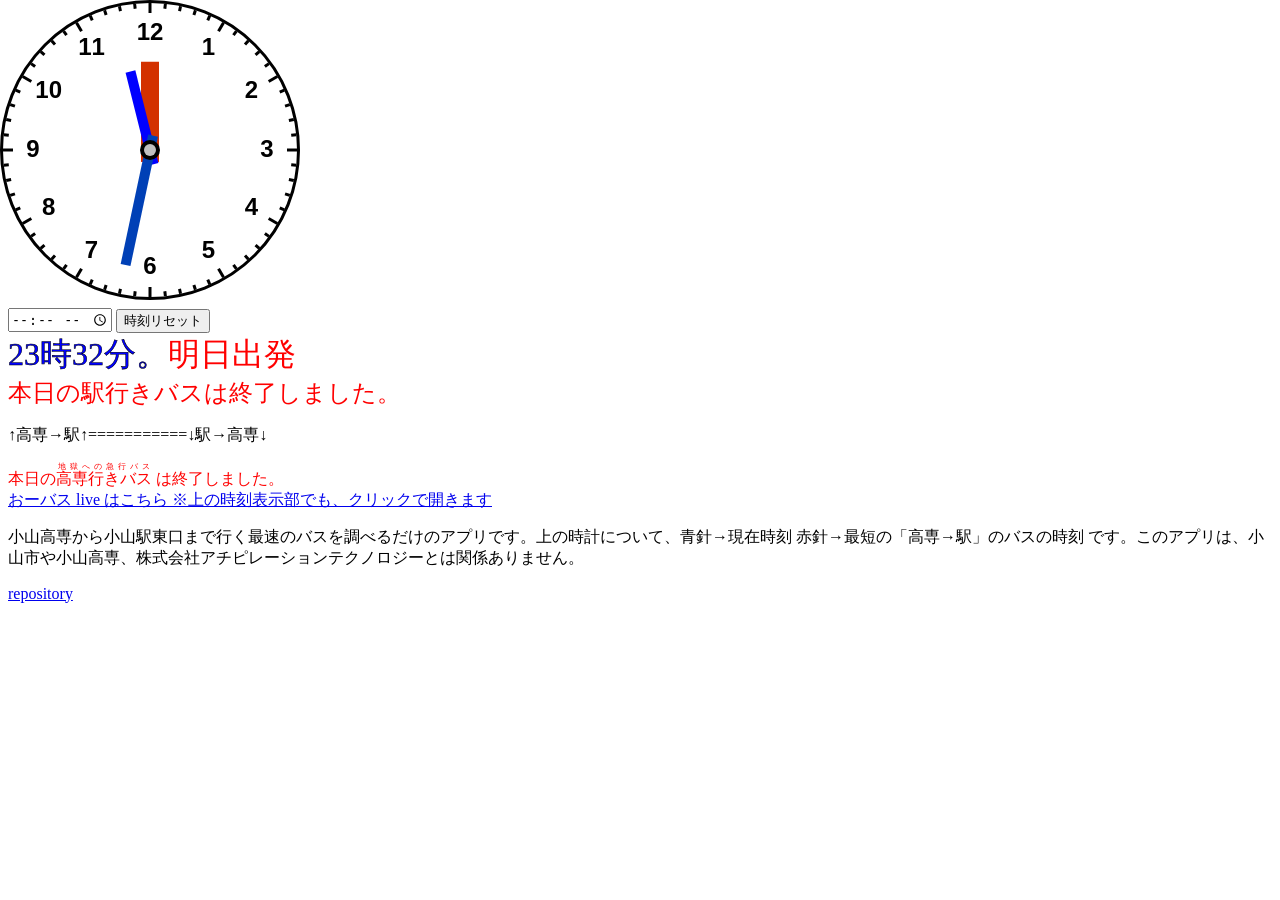
==== index.html @ 7fe55619 "【ADD】PWA化に挑戦" ====
<!DOCTYPE html>
<html lang="ja">
<head>
    <meta charset="UTF-8">
    <meta name="viewport" content="width=device-width, initial-scale=1.0">
    <meta name="description" content="小山高専⇔小山駅東口のバスを調べて、とっとと家にずらかろう!!学校は疲れるからしょうがないね。">
    <link rel="stylesheet" href="./css/style.css">
    <!-- <link rel="shortcut icon" type="image/x-icon" href="favicon.ico"> -->
    <title>家への誘い</title>
    <link rel="manifest" href="./manifest.json">
    <meta name="theme-color" content="black"/>
</head>
<body>

    <div>
        <!-- <h1>おーバスビューワー</h1> -->
        <div id = "analog"></div>
    </div>
    <div id = "additionalInfo">
        <h2>時刻表 (城東中久喜線、 高岳線、 桑東部絹路線)</h2>
        <div id = "schedule">
            <a href = "https://www.city.oyama.tochigi.jp/data/doc/1758095170_doc_873_0.pdf">
                <img src="img/pdf_icon_red.png" alt="">
            </a>
            <a href = "https://www.city.oyama.tochigi.jp/data/doc/1758095166_doc_873_0.pdf">
                <img src="img/pdf_icon_yellow.png" alt="">
            </a>
            <a href = "https://www.city.oyama.tochigi.jp/data/doc/1758095215_doc_873_0.pdf">
                <img src="img/pdf_icon_blue.png" alt="">
            </a>
        </div>
    </div>

    <div id = "setTime">
        <input type="time" name="app-time" step="60", id="ChangeableClock">
        <button id = "ResetTime">時刻リセット</button>
    </div>

    <div id ="dateDisp">
        <p id = "DateTimeDisp">現在時刻 読み込み中<p>
        <p id = "FirstBusDisp">最短バスまでの残り時間 読み込み中</p>
    </div>

    <!--ここから 高専→駅-->
    <div id = "FirstBus"></div>
    <div id = "SoonBus"></div>

    <p>↑高専→駅↑===========↓駅→高専↓<p>

    <!--ここから 駅→高専-->
    <div id = "FirstBus2"></div>
    <div id = "SoonBus2"></div>

    <a href="http://o-bus.bus-go.com/">おーバス live はこちら ※上の時刻表示部でも、クリックで開きます</a>
    <p>小山高専から小山駅東口まで行く最速のバスを調べるだけのアプリです。上の時計について、青針→現在時刻 赤針→最短の「高専→駅」のバスの時刻 です。このアプリは、小山市や小山高専、株式会社アチピレーションテクノロジーとは関係ありません。</p>
    
    <a href="https://github.com/curryAndRice/oyamakosen_bus"><p>repository</p></a>
    
    <script src="./js/index.js"></script>
    <script src="js/main.js"></script>
</body>
</html>
---- css/style.css ----
p#DateTimeDisp{
    margin: 0;
    font-size: xx-large;
    color: #0000ff;
    -webkit-text-stroke: .5px black;
}

p#FirstBusDisp{
    margin: 0;
    font-size: xx-large;
    color: red;
}

div#dateDisp{
    display: flex;
}

div#FirstBus{
    font-size: x-large;
    color: #ff0000;
}
div#FirstBus2{
    color: #ff0000;
}
div#SoonBus2{
    font-size: x-small;
}

div#analog{
    width: 300px;
    height: 300px;
}

a.dispLink{
    color: inherit;
}

#additionalInfo{
    display: none;
}

#schedule {
  display: flex;
  gap: 10px;
}

#schedule a{
  /*（全体の幅 - gapでつけた余白の合計）をカラム数で割る */
  width: calc((100% - 20px) / 3);
}
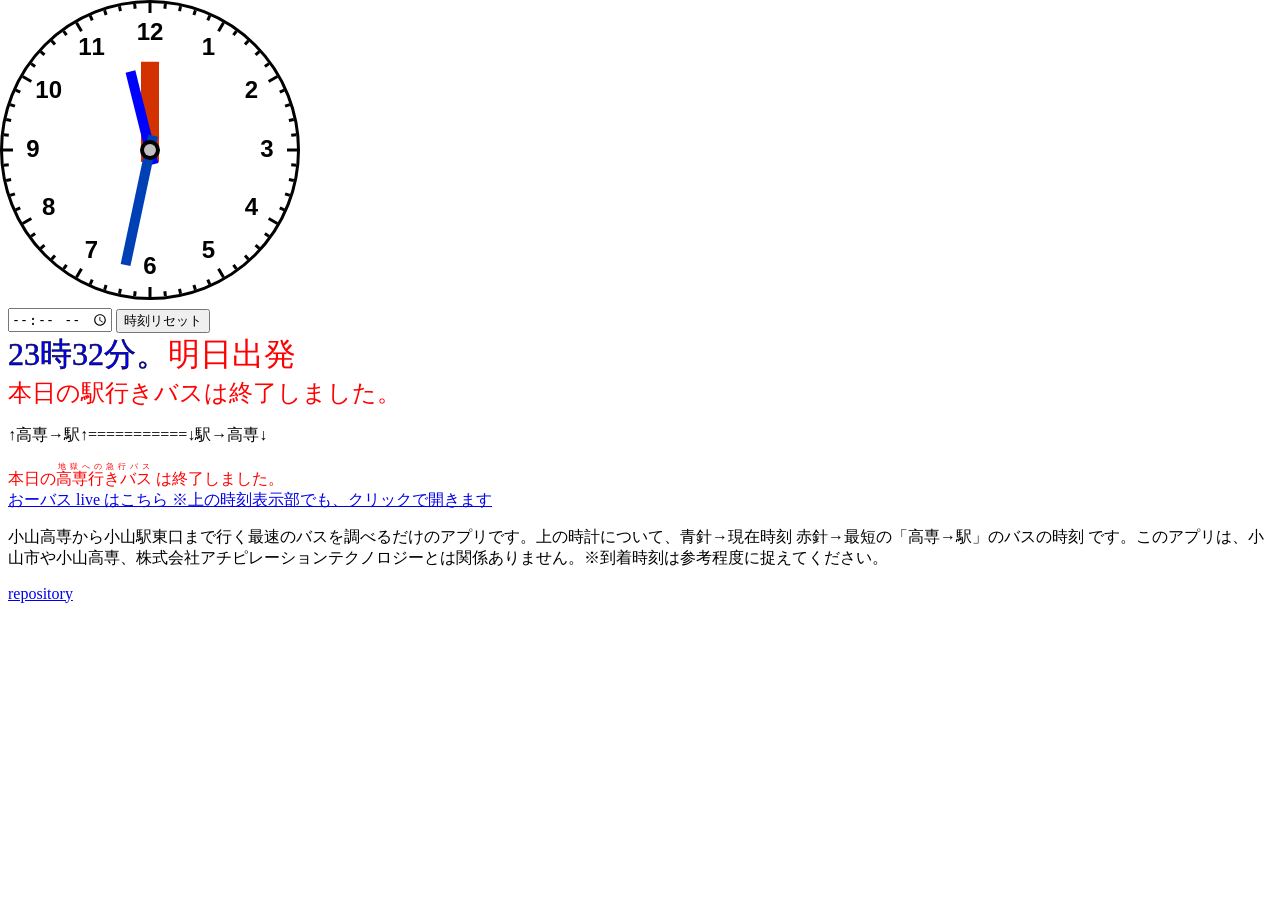
==== commit 859dde0d: "【ADD】時刻表示部、到着時刻も表示するように" ====
--- a/index.html
+++ b/index.html
@@ -20,13 +20,13 @@
         <h2>時刻表 (城東中久喜線、 高岳線、 桑東部絹路線)</h2>
         <div id = "schedule">
             <a href = "https://www.city.oyama.tochigi.jp/data/doc/1758095170_doc_873_0.pdf">
-                <img src="img/pdf_icon_red.png" alt="">
+                <img loading="lazy" src="img/pdf_icon_red.png" alt="">
             </a>
             <a href = "https://www.city.oyama.tochigi.jp/data/doc/1758095166_doc_873_0.pdf">
-                <img src="img/pdf_icon_yellow.png" alt="">
+                <img loading="lazy" src="img/pdf_icon_yellow.png" alt="">
             </a>
             <a href = "https://www.city.oyama.tochigi.jp/data/doc/1758095215_doc_873_0.pdf">
-                <img src="img/pdf_icon_blue.png" alt="">
+                <img loading="lazy" src="img/pdf_icon_blue.png" alt="">
             </a>
         </div>
     </div>
@@ -52,7 +52,7 @@
     <div id = "SoonBus2"></div>
 
     <a href="http://o-bus.bus-go.com/">おーバス live はこちら ※上の時刻表示部でも、クリックで開きます</a>
-    <p>小山高専から小山駅東口まで行く最速のバスを調べるだけのアプリです。上の時計について、青針→現在時刻 赤針→最短の「高専→駅」のバスの時刻 です。このアプリは、小山市や小山高専、株式会社アチピレーションテクノロジーとは関係ありません。</p>
+    <p>小山高専から小山駅東口まで行く最速のバスを調べるだけのアプリです。上の時計について、青針→現在時刻 赤針→最短の「高専→駅」のバスの時刻 です。このアプリは、小山市や小山高専、株式会社アチピレーションテクノロジーとは関係ありません。※到着時刻は参考程度に捉えてください。</p>
     
     <a href="https://github.com/curryAndRice/oyamakosen_bus"><p>repository</p></a>
     
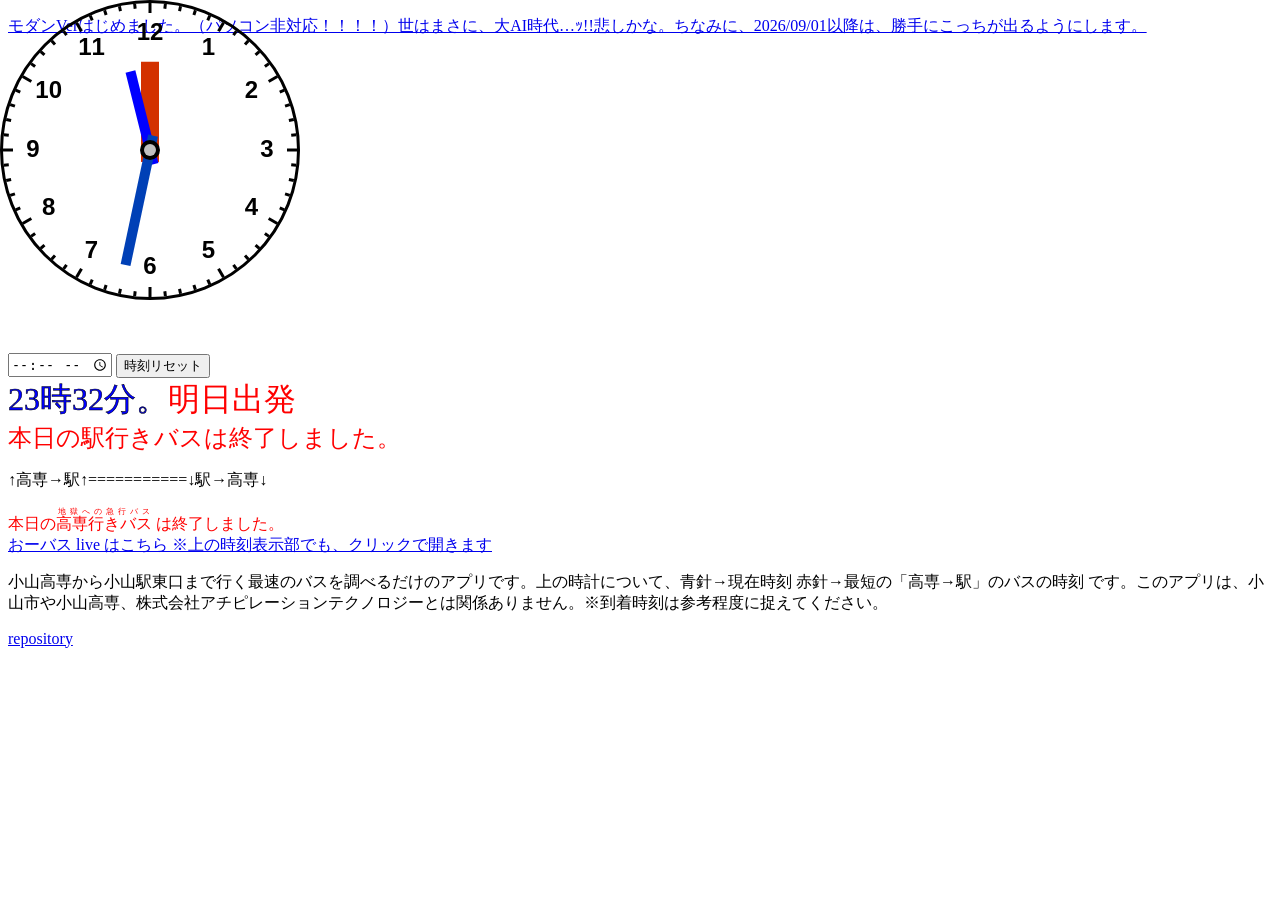
==== commit 093f8740: "モダンの方へ誘導するようにしました。" ====
--- a/index.html
+++ b/index.html
@@ -11,11 +11,10 @@
     <meta name="theme-color" content="black"/>
 </head>
 <body>
-
-    <div>
-        <!-- <h1>おーバスビューワー</h1> -->
-        <div id = "analog"></div>
-    </div>
+    <a href="https://curryandrice.github.io/oyamakosen_bus/index(1).html">
+        <p class="popup-open" for="popup">モダンVerはじめました。（パソコン非対応！！！！）世はまさに、大AI時代…ｯ!!悲しかな。ちなみに、2026/09/01以降は、勝手にこっちが出るようにします。</p>
+    </a>
+    <div id = "analog"></div>
     <div id = "additionalInfo">
         <h2>時刻表 (城東中久喜線、 高岳線、 桑東部絹路線)</h2>
         <div id = "schedule">
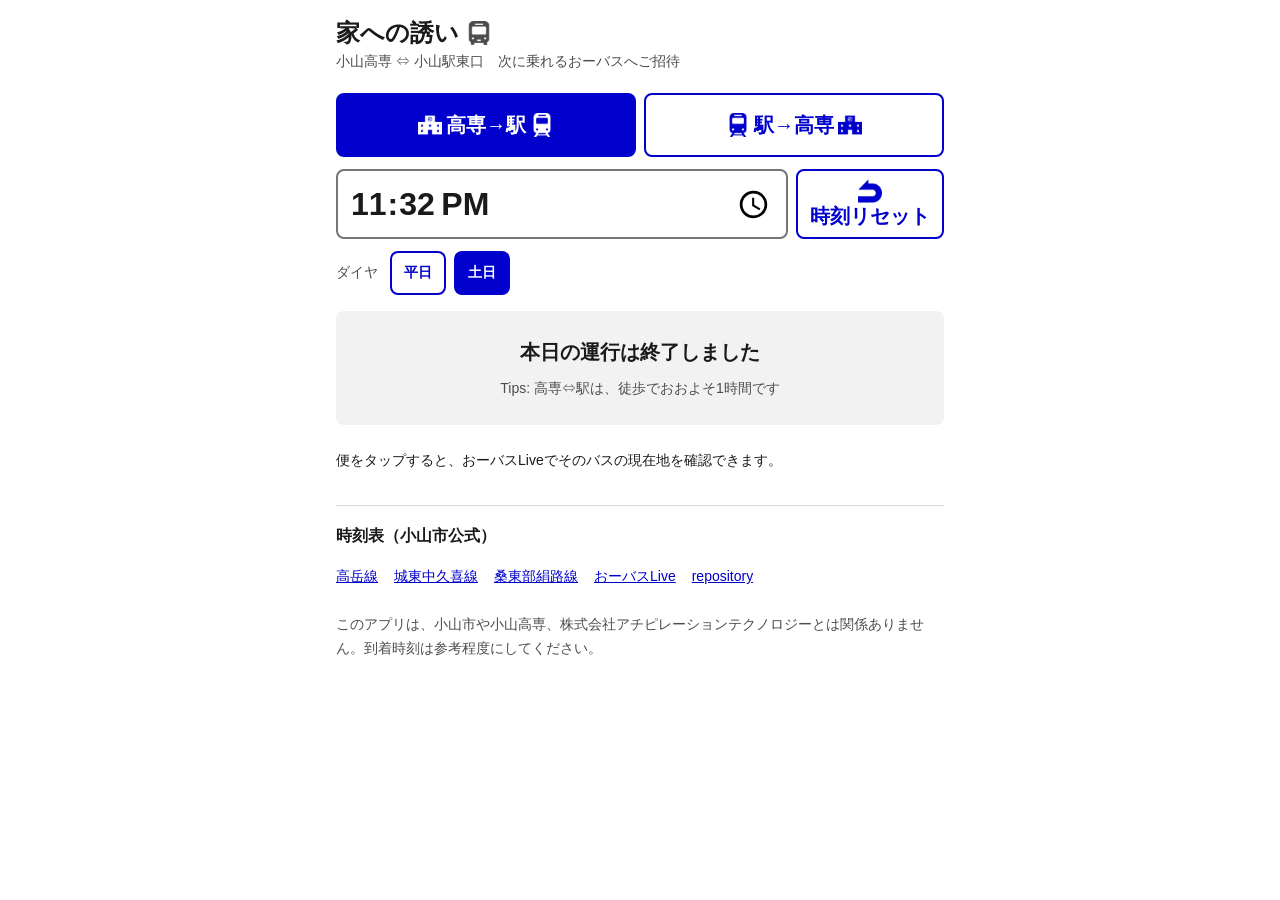
==== commit b0e827c9: "デザイン庁デザインシステム式UI_個人的に凄く好き" ====
--- a/index.html
+++ b/index.html
@@ -3,59 +3,70 @@
 <head>
     <meta charset="UTF-8">
     <meta name="viewport" content="width=device-width, initial-scale=1.0">
-    <meta name="description" content="小山高専⇔小山駅東口のバスを調べて、とっとと家にずらかろう!!学校は疲れるからしょうがないね。">
-    <link rel="stylesheet" href="./css/style.css">
-    <!-- <link rel="shortcut icon" type="image/x-icon" href="favicon.ico"> -->
+    <meta name="description" content="小山高専⇔小山駅東口のおーバスで、次に乗れるバスを調べる。 ~ 10倍ストレスフリーなおーバス体験を目指して ~ ">
+    <meta name="theme-color" content="#0100cc">
     <title>家への誘い</title>
     <link rel="manifest" href="./manifest.json">
-    <meta name="theme-color" content="black"/>
+    <link rel="stylesheet" href="./css/tokens.css">
+    <link rel="stylesheet" href="./css/app.css">
+    <!-- 時刻表の取得とモジュールの読み込みを並行して始める -->
+    <link rel="preload" href="./data/timetable.json" as="fetch" crossorigin>
+    <link rel="modulepreload" href="./js/calendar.js">
+    <link rel="modulepreload" href="./js/timetable.js">
+    <link rel="modulepreload" href="./js/view.js">
+    <script type="module" src="./js/main.js"></script>
 </head>
 <body>
-    <a href="https://curryandrice.github.io/oyamakosen_bus/index(1).html">
-        <p class="popup-open" for="popup">モダンVerはじめました。（パソコン非対応！！！！）世はまさに、大AI時代…ｯ!!悲しかな。ちなみに、2026/09/01以降は、勝手にこっちが出るようにします。</p>
-    </a>
-    <div id = "analog"></div>
-    <div id = "additionalInfo">
-        <h2>時刻表 (城東中久喜線、 高岳線、 桑東部絹路線)</h2>
-        <div id = "schedule">
-            <a href = "https://www.city.oyama.tochigi.jp/data/doc/1758095170_doc_873_0.pdf">
-                <img loading="lazy" src="img/pdf_icon_red.png" alt="">
-            </a>
-            <a href = "https://www.city.oyama.tochigi.jp/data/doc/1758095166_doc_873_0.pdf">
-                <img loading="lazy" src="img/pdf_icon_yellow.png" alt="">
-            </a>
-            <a href = "https://www.city.oyama.tochigi.jp/data/doc/1758095215_doc_873_0.pdf">
-                <img loading="lazy" src="img/pdf_icon_blue.png" alt="">
-            </a>
-        </div>
+    <div class="page">
+        <header class="site-header">
+            <h1 class="site-title">家への誘い<img class="icon" src="./img/bus.png" alt="" width="32" height="32"></h1>
+            <p class="site-lead"><span class="nowrap">小山高専 ⇔ 小山駅東口　</span><span class="nowrap">次に乗れるおーバスへご招待</span></p>
+        </header>
+
+        <main>
+            <section class="controls" aria-label="表示の条件">
+                <div class="segmented" role="group" aria-label="方向">
+                    <button type="button" class="btn btn--large" data-direction="toStation" aria-pressed="false"><img class="icon icon--off" src="./img/kosen_blue.png" alt="" width="24" height="24"><img class="icon icon--on" src="./img/kosen_white.png" alt="" width="24" height="24"><span>高専→駅</span><img class="icon icon--off" src="./img/train_blue.png" alt="" width="24" height="24"><img class="icon icon--on" src="./img/train_white.png" alt="" width="24" height="24"></button>
+                    <button type="button" class="btn btn--large" data-direction="toSchool" aria-pressed="false"><img class="icon icon--off" src="./img/train_blue.png" alt="" width="24" height="24"><img class="icon icon--on" src="./img/train_white.png" alt="" width="24" height="24"><span>駅→高専</span><img class="icon icon--off" src="./img/kosen_blue.png" alt="" width="24" height="24"><img class="icon icon--on" src="./img/kosen_white.png" alt="" width="24" height="24"></button>
+                </div>
+
+                <div class="time-row">
+                    <input type="time" id="time-input" class="time-input" step="60" aria-label="時刻">
+                    <button type="button" id="time-reset" class="btn btn--large btn--stack"><img class="icon" src="./img/reset_time.png" alt="" width="24" height="24"><span>時刻リセット</span></button>
+                </div>
+
+                <div class="day-row">
+                    <span class="day-row__label" id="day-label">ダイヤ</span>
+                    <div class="segmented" role="group" aria-labelledby="day-label">
+                        <button type="button" class="btn btn--small" data-day-type="weekday" aria-pressed="false">平日</button>
+                        <button type="button" class="btn btn--small" data-day-type="weekend" aria-pressed="false">土日</button>
+                    </div>
+                    <span id="custom-time-note" class="day-row__note" hidden>（指定時刻）</span>
+                </div>
+            </section>
+
+            <section aria-label="次のバス">
+                <p id="status" class="status" role="status" hidden></p>
+                <ol id="trip-list" class="trip-list"></ol>
+                <p id="finished" class="finished" hidden>本日の運行は終了しました<small class="finished__tips">Tips: 高専⇔駅は、徒歩でおおよそ1時間です</small></p>
+            </section>
+
+            <p class="guide">便をタップすると、おーバスLiveでそのバスの現在地を確認できます。</p>
+        </main>
+
+        <footer class="site-footer">
+            <h2>時刻表（小山市公式）</h2>
+            <ul class="footer-links">
+                <li><a href="./takaoka.pdf">高岳線</a></li>
+                <li><a href="./johtoh.pdf">城東中久喜線</a></li>
+                <li><a href="./kuwatohbu.pdf">桑東部絹路線</a></li>
+                <li><a href="http://o-bus.bus-go.com/">おーバスLive</a></li>
+                <li><a href="https://github.com/curryAndRice/oyamakosen_bus">repository</a></li>
+            </ul>
+            <p>このアプリは、小山市や小山高専、株式会社アチピレーションテクノロジーとは関係ありません。到着時刻は参考程度にしてください。</p>
+        </footer>
     </div>
 
-    <div id = "setTime">
-        <input type="time" name="app-time" step="60", id="ChangeableClock">
-        <button id = "ResetTime">時刻リセット</button>
-    </div>
-
-    <div id ="dateDisp">
-        <p id = "DateTimeDisp">現在時刻 読み込み中<p>
-        <p id = "FirstBusDisp">最短バスまでの残り時間 読み込み中</p>
-    </div>
-
-    <!--ここから 高専→駅-->
-    <div id = "FirstBus"></div>
-    <div id = "SoonBus"></div>
-
-    <p>↑高専→駅↑===========↓駅→高専↓<p>
-
-    <!--ここから 駅→高専-->
-    <div id = "FirstBus2"></div>
-    <div id = "SoonBus2"></div>
-
-    <a href="http://o-bus.bus-go.com/">おーバス live はこちら ※上の時刻表示部でも、クリックで開きます</a>
-    <p>小山高専から小山駅東口まで行く最速のバスを調べるだけのアプリです。上の時計について、青針→現在時刻 赤針→最短の「高専→駅」のバスの時刻 です。このアプリは、小山市や小山高専、株式会社アチピレーションテクノロジーとは関係ありません。※到着時刻は参考程度に捉えてください。</p>
-    
-    <a href="https://github.com/curryAndRice/oyamakosen_bus"><p>repository</p></a>
-    
-    <script src="./js/index.js"></script>
-    <script src="js/main.js"></script>
+    <!-- Cloudflare Web Analytics --><script type='module' src='https://static.cloudflareinsights.com/beacon.min.js' data-cf-beacon='{"token": "64813b43d57b44fc892f6d00df792695"}'></script><!-- End Cloudflare Web Analytics -->
 </body>
-</html>+</html>
--- a/css/tokens.css
+++ b/css/tokens.css
@@ -0,0 +1,31 @@
+/* デザイントークン。デジタル庁デザインシステム（DADS）の考え方に沿う。 */
+:root {
+  --font-family: "Noto Sans JP", "Hiragino Kaku Gothic ProN", "Hiragino Sans", "Yu Gothic UI", "Meiryo", sans-serif;
+
+  --color-text: #1a1a1c;
+  --color-text-sub: #4d4d4f;
+  --color-background: #ffffff;
+  --color-surface: #f2f2f2;
+  --color-divider: #d9d9d9;
+  --color-border: #767676; /* 操作部品の枠線。背景に対して 3:1 以上 */
+
+  --color-accent: #0100cc;
+  --color-on-accent: #ffffff;
+  --color-focus: #ffd43d;
+  --color-focus-outline: #000000;
+
+  --route-takaoka: #b7ae3f;
+  --route-johtoh: #cf5992;
+  --route-kuwatohbu: #1e4778;
+
+  --radius: 8px;
+  --space-1: 4px;
+  --space-2: 8px;
+  --space-3: 12px;
+  --space-4: 16px;
+  --space-6: 24px;
+  --space-8: 32px;
+
+  --tap-size: 48px; /* 操作部品の最小サイズ */
+  --content-width: 640px;
+}
--- a/css/app.css
+++ b/css/app.css
@@ -0,0 +1,342 @@
+*,
+*::before,
+*::after {
+  box-sizing: border-box;
+}
+
+body {
+  margin: 0;
+  font-family: var(--font-family);
+  font-size: 1rem;
+  line-height: 1.7;
+  color: var(--color-text);
+  background: var(--color-background);
+}
+
+.page {
+  max-width: var(--content-width);
+  margin: 0 auto;
+  padding: 0 var(--space-4) var(--space-8);
+}
+
+/* フォーカス表示（DADS: 黒の縁取り + 黄色の背景リング） */
+:focus-visible {
+  outline: 4px solid var(--color-focus-outline);
+  outline-offset: 2px;
+  box-shadow: 0 0 0 2px var(--color-focus);
+}
+
+a {
+  color: var(--color-accent);
+}
+
+/* ---- ヘッダ ---- */
+.site-header {
+  padding: var(--space-4) 0 var(--space-2);
+}
+
+.icon {
+  flex: none;
+  width: 24px;
+  height: 24px;
+}
+
+.site-title {
+  display: flex;
+  align-items: center;
+  gap: var(--space-2);
+  margin: 0;
+  font-size: 1.5rem;
+  line-height: 1.4;
+}
+
+.site-lead {
+  margin: 0;
+  color: var(--color-text-sub);
+  font-size: 0.875rem;
+}
+
+/* 途中で折り返したくない塊。折り返しは塊の間だけで起こる */
+.nowrap {
+  display: inline-block;
+  white-space: nowrap;
+}
+
+/* ---- 操作部 ---- */
+.controls {
+  display: grid;
+  gap: var(--space-3);
+  padding: var(--space-3) 0 var(--space-4);
+}
+
+.segmented {
+  display: grid;
+  grid-template-columns: 1fr 1fr;
+  gap: var(--space-2);
+}
+
+.btn {
+  min-height: var(--tap-size);
+  padding: var(--space-2) var(--space-4);
+  font: inherit;
+  font-weight: 700;
+  color: var(--color-accent);
+  background: var(--color-background);
+  border: 2px solid var(--color-accent);
+  border-radius: var(--radius);
+  cursor: pointer;
+}
+
+.btn[aria-pressed="true"] {
+  color: var(--color-on-accent);
+  background: var(--color-accent);
+}
+
+.btn--large {
+  display: inline-flex;
+  align-items: center;
+  justify-content: center;
+  gap: var(--space-1);
+  min-height: 64px;
+  padding-inline: var(--space-2);
+  font-size: 1.25rem;
+}
+
+/* 選択中は白、未選択は青のアイコンを出し分ける */
+.btn[aria-pressed="true"] .icon--off,
+.btn[aria-pressed="false"] .icon--on {
+  display: none;
+}
+
+/* アイコンを文字の上に積む（横幅を増やさない） */
+.btn--stack {
+  flex-direction: column;
+  gap: 0;
+  line-height: 1.3;
+}
+
+.btn--small {
+  min-height: 44px;
+  padding: var(--space-1) var(--space-3);
+  font-size: 0.875rem;
+}
+
+.time-row {
+  display: grid;
+  grid-template-columns: 1fr auto;
+  gap: var(--space-2);
+}
+
+.time-row .btn {
+  padding-inline: var(--space-3);
+  white-space: nowrap; /* 「時刻リセット」を途中で割らない */
+}
+
+.time-input {
+  width: 100%;
+  min-width: 0;
+  min-height: 64px;
+  padding: 0 var(--space-3);
+  font: inherit;
+  font-size: 2rem;
+  font-weight: 700;
+  font-variant-numeric: tabular-nums;
+  color: var(--color-text);
+  background: var(--color-background);
+  border: 2px solid var(--color-border);
+  border-radius: var(--radius);
+}
+
+.day-row {
+  display: flex;
+  align-items: center;
+  gap: var(--space-3);
+}
+
+.day-row__label {
+  font-size: 0.875rem;
+  color: var(--color-text-sub);
+}
+
+.day-row__note {
+  font-size: 0.875rem;
+  color: var(--color-text);
+}
+
+.day-row .segmented {
+  grid-template-columns: repeat(2, auto);
+}
+
+/* ---- 結果 ---- */
+.status {
+  margin: 0 0 var(--space-2);
+  font-weight: 700;
+}
+
+.trip-list {
+  display: grid;
+  gap: var(--space-3);
+  margin: 0;
+  padding: 0;
+  list-style: none;
+}
+
+.trip {
+  display: grid;
+  grid-template-columns: auto 1fr;
+  gap: var(--space-1) var(--space-4);
+  align-items: center;
+  min-height: var(--tap-size);
+  padding: var(--space-3) var(--space-4);
+  color: var(--color-text);
+  text-decoration: none;
+  background: var(--color-background);
+  border: 1px solid var(--color-divider);
+  border-left: 10px solid var(--route-color);
+  border-radius: var(--radius);
+}
+
+.trip:hover {
+  background: var(--color-surface);
+}
+
+.trip__times {
+  display: flex;
+  align-items: baseline;
+  gap: var(--space-2);
+  font-variant-numeric: tabular-nums;
+}
+
+.trip__dep {
+  font-size: 2rem;
+  font-weight: 700;
+  line-height: 1.3;
+}
+
+.trip__arrow,
+.trip__arr {
+  font-size: 0.875rem;
+  color: var(--color-text-sub);
+}
+
+.trip__meta {
+  display: flex;
+  flex-wrap: wrap;
+  align-items: center;
+  gap: var(--space-1) var(--space-2);
+}
+
+.route-tag {
+  padding: 0 var(--space-2);
+  font-size: 0.875rem;
+  font-weight: 700;
+  color: #ffffff;
+  background: var(--route-tag-color);
+  border-radius: 4px;
+}
+
+.trip__stop {
+  display: flex;
+  flex-wrap: wrap;
+  column-gap: var(--space-2);
+  font-size: 0.875rem;
+  line-height: 1.5;
+  color: var(--color-text-sub);
+}
+
+/* 停留所名の途中では折り返さない。折り返すのは「発」と「着」の間だけ */
+.trip__stop-part {
+  white-space: nowrap;
+}
+
+.trip__side {
+  grid-column: 1 / -1;
+  display: flex;
+  justify-content: space-between;
+  gap: var(--space-2);
+  font-size: 0.875rem;
+}
+
+.trip__remaining {
+  font-weight: 700;
+}
+
+.trip__cta {
+  display: inline-flex;
+  align-items: center;
+  gap: var(--space-1);
+  color: var(--color-accent);
+  text-decoration: underline;
+}
+
+.trip-item--past .trip {
+  background: var(--color-surface);
+}
+
+.trip-item--past .trip__dep,
+.trip-item--past .trip__remaining {
+  color: var(--color-text-sub);
+}
+
+.finished {
+  margin: 0;
+  padding: var(--space-6) var(--space-4);
+  font-size: 1.25rem;
+  font-weight: 700;
+  text-align: center;
+  background: var(--color-surface);
+  border-radius: var(--radius);
+}
+
+.finished__tips {
+  display: block;
+  margin-top: var(--space-2);
+  font-size: 0.875rem;
+  font-weight: 400;
+  color: var(--color-text-sub);
+}
+
+/* ---- フッタ ---- */
+.guide {
+  margin: var(--space-6) 0 0;
+  font-size: 0.875rem;
+}
+
+.site-footer {
+  margin-top: var(--space-8);
+  padding-top: var(--space-4);
+  font-size: 0.875rem;
+  color: var(--color-text-sub);
+  border-top: 1px solid var(--color-divider);
+}
+
+.site-footer h2 {
+  margin: 0 0 var(--space-2);
+  font-size: 1rem;
+  color: var(--color-text);
+}
+
+.footer-links {
+  display: flex;
+  flex-wrap: wrap;
+  gap: var(--space-2) var(--space-4);
+  margin: 0 0 var(--space-4);
+  padding: 0;
+  list-style: none;
+}
+
+.footer-links a {
+  display: inline-block;
+  padding: var(--space-2) 0; /* タップ領域を確保 */
+}
+
+[hidden] {
+  display: none !important;
+}
+
+/* 狭い画面: 発車時刻を一段小さく */
+@media (max-width: 360px) {
+  .trip__dep {
+    font-size: 1.75rem;
+  }
+}
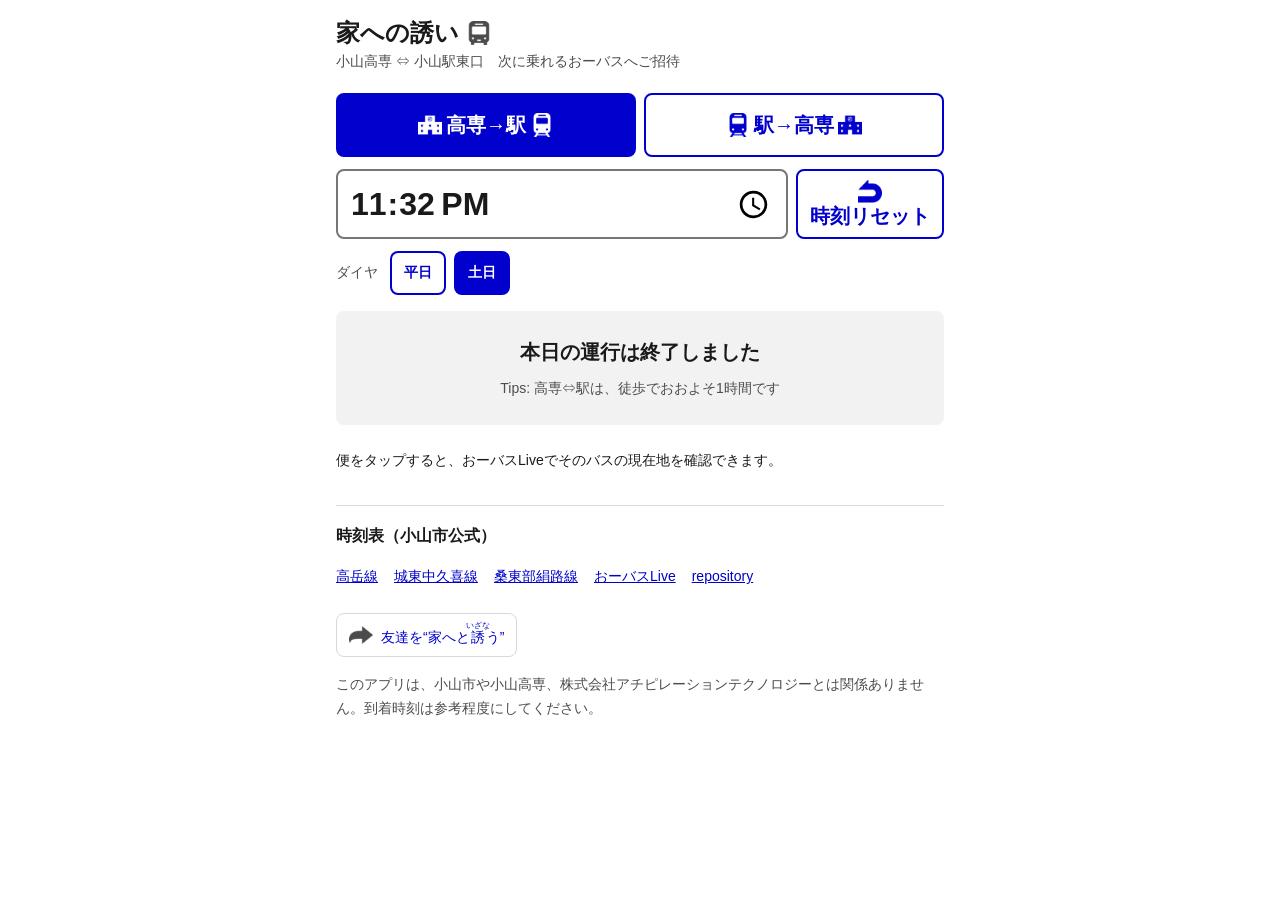
==== commit 8fa42db1: "シェアボタン" ====
--- a/index.html
+++ b/index.html
@@ -14,6 +14,7 @@
     <link rel="modulepreload" href="./js/calendar.js">
     <link rel="modulepreload" href="./js/timetable.js">
     <link rel="modulepreload" href="./js/view.js">
+    <link rel="modulepreload" href="./js/share.js">
     <script type="module" src="./js/main.js"></script>
 </head>
 <body>
@@ -63,6 +64,10 @@
                 <li><a href="http://o-bus.bus-go.com/">おーバスLive</a></li>
                 <li><a href="https://github.com/curryAndRice/oyamakosen_bus">repository</a></li>
             </ul>
+            <p class="share">
+                <button type="button" id="share-button" class="share-button"><img class="icon" src="./img/share.png" alt="" width="24" height="24"><span>友達を“家へと<ruby>誘<rt>いざな</rt></ruby>う”</span></button>
+                <span id="share-note" class="share-note" role="status"></span>
+            </p>
             <p>このアプリは、小山市や小山高専、株式会社アチピレーションテクノロジーとは関係ありません。到着時刻は参考程度にしてください。</p>
         </footer>
     </div>
--- a/css/app.css
+++ b/css/app.css
@@ -330,6 +330,37 @@
   padding: var(--space-2) 0; /* タップ領域を確保 */
 }
 
+/* ひっそり置く共有ボタン。見た目は控えめなテキストボタン */
+.share {
+  display: flex;
+  flex-wrap: wrap;
+  align-items: center;
+  gap: var(--space-2) var(--space-3);
+  margin: 0 0 var(--space-4);
+}
+
+.share-button {
+  display: inline-flex;
+  align-items: center;
+  gap: var(--space-2);
+  min-height: 44px;
+  padding: var(--space-1) var(--space-3);
+  font: inherit;
+  color: var(--color-accent);
+  background: transparent;
+  border: 1px solid var(--color-divider);
+  border-radius: var(--radius);
+  cursor: pointer;
+}
+
+.share-button rt {
+  font-size: 0.6em;
+}
+
+.share-note {
+  color: var(--color-text);
+}
+
 [hidden] {
   display: none !important;
 }
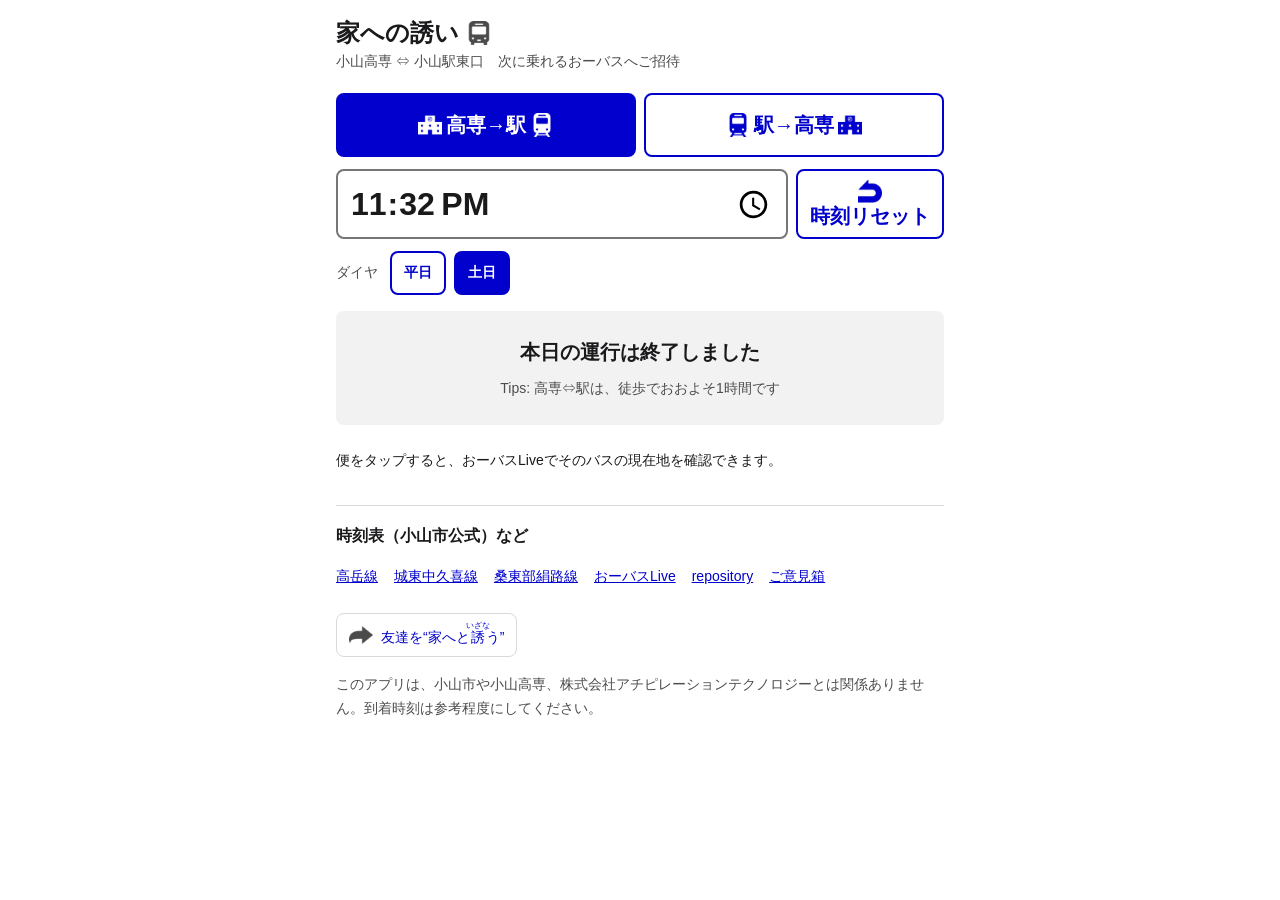
==== commit 54a9fdef: "アンケート追加ザウルス" ====
--- a/index.html
+++ b/index.html
@@ -56,13 +56,14 @@
         </main>
 
         <footer class="site-footer">
-            <h2>時刻表（小山市公式）</h2>
+            <h2>時刻表（小山市公式）など</h2>
             <ul class="footer-links">
                 <li><a href="./takaoka.pdf">高岳線</a></li>
                 <li><a href="./johtoh.pdf">城東中久喜線</a></li>
                 <li><a href="./kuwatohbu.pdf">桑東部絹路線</a></li>
                 <li><a href="http://o-bus.bus-go.com/">おーバスLive</a></li>
                 <li><a href="https://github.com/curryAndRice/oyamakosen_bus">repository</a></li>
+                <li><a href="https://forms.gle/sai8xxakVbnPJUbN6">ご意見箱</a></li>
             </ul>
             <p class="share">
                 <button type="button" id="share-button" class="share-button"><img class="icon" src="./img/share.png" alt="" width="24" height="24"><span>友達を“家へと<ruby>誘<rt>いざな</rt></ruby>う”</span></button>
--- a/css/app.css
+++ b/css/app.css
@@ -235,6 +235,13 @@
   border-radius: 4px;
 }
 
+/* 回り方向のタグ。白地に路線色の文字と枠（高さは通常のタグと同じ） */
+.route-tag--label {
+  color: var(--route-tag-color);
+  background: #ffffff;
+  box-shadow: inset 0 0 0 2px var(--route-tag-color);
+}
+
 .trip__stop {
   display: flex;
   flex-wrap: wrap;
